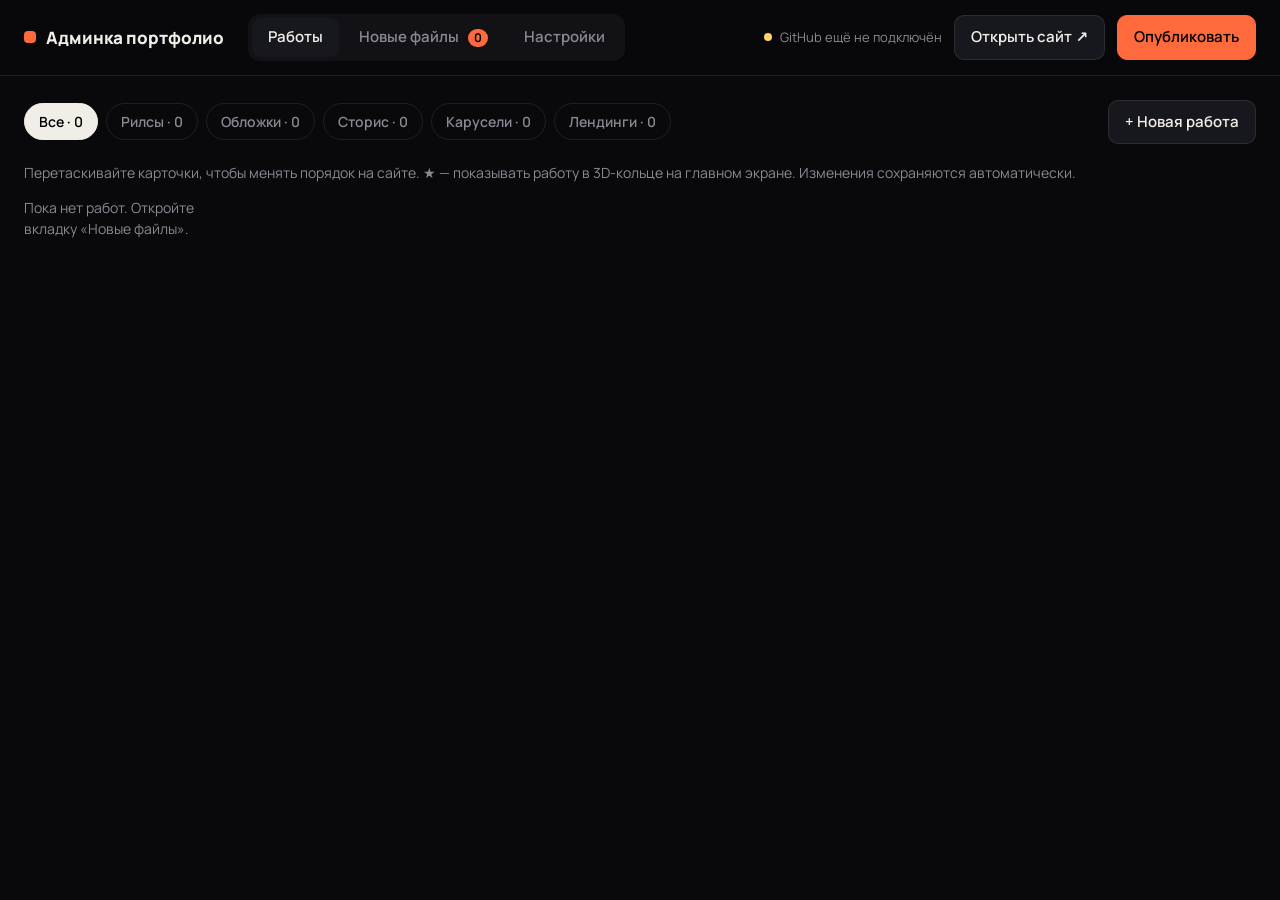
==== admin/ui/index.html @ 19e672bf "Портфоліо: 3D-сайт і адмінка" ====
<!doctype html>
<html lang="ru">
<head>
<meta charset="utf-8">
<meta name="viewport" content="width=device-width, initial-scale=1">
<title>Админка портфолио</title>
<link rel="icon" href="data:image/svg+xml,%3Csvg xmlns='http://www.w3.org/2000/svg' viewBox='0 0 64 64'%3E%3Crect x='8' y='8' width='48' height='48' rx='12' fill='%23ff6a3d'/%3E%3C/svg%3E">
<link href="https://fonts.googleapis.com/css2?family=Manrope:wght@400;500;600;700;800&display=swap" rel="stylesheet">
<style>
:root{--bg:#09090c;--panel:#111116;--panel2:#17171e;--line:rgba(255,255,255,.09);--text:#f1eee8;--muted:#8b8893;--accent:#ff6a3d;--ok:#5ddc8c;--err:#ff5470}
*{box-sizing:border-box;margin:0;padding:0}
body{background:var(--bg);color:var(--text);font:15px/1.5 'Manrope',system-ui,sans-serif;min-height:100vh}
button,input,select,textarea{font:inherit;color:inherit}
a{color:inherit;text-decoration:none}
button{cursor:pointer;border:0;background:none}
.top{position:sticky;top:0;z-index:20;display:flex;align-items:center;gap:12px;padding:14px 24px;background:rgba(9,9,12,.9);backdrop-filter:blur(12px);border-bottom:1px solid var(--line);flex-wrap:wrap}
.logo{font-weight:800;font-size:17px;margin-right:12px;display:flex;align-items:center;gap:10px}
.logo i{width:12px;height:12px;border-radius:4px;background:var(--accent)}
.tabs{display:flex;gap:4px;background:var(--panel);padding:4px;border-radius:12px}
.tab{padding:8px 16px;border-radius:9px;font-weight:600;color:var(--muted)}
.tab.on{background:var(--panel2);color:var(--text)}
.tab b{display:inline-block;min-width:20px;padding:0 6px;margin-left:6px;border-radius:99px;background:var(--accent);color:#000;font-size:12px}
.sp{flex:1}
.btn{padding:10px 16px;border-radius:10px;background:var(--panel2);border:1px solid var(--line);font-weight:600;display:inline-flex;align-items:center;gap:8px;white-space:nowrap}
.btn:hover{border-color:rgba(255,255,255,.25)}
.btn.primary{background:var(--accent);color:#000;border-color:var(--accent)}
.btn.danger{color:var(--err)}
.btn:disabled{opacity:.5;cursor:wait}
.wrap{padding:24px;max-width:1500px;margin:0 auto}
.hint{color:var(--muted);font-size:14px}
.bar{display:flex;gap:10px;align-items:center;flex-wrap:wrap;margin-bottom:18px}
.chip{padding:7px 14px;border-radius:99px;border:1px solid var(--line);color:var(--muted);font-weight:600;font-size:14px}
.chip.on{background:var(--text);color:#000;border-color:var(--text)}
.grid{display:grid;grid-template-columns:repeat(auto-fill,minmax(180px,1fr));gap:14px}
.w{background:var(--panel);border:1px solid var(--line);border-radius:14px;overflow:hidden;cursor:grab;position:relative;transition:transform .2s,border-color .2s}
.w:hover{border-color:rgba(255,255,255,.25)}
.w.drag{opacity:.4}
.w.over{outline:2px dashed var(--accent);outline-offset:3px}
.w .th{aspect-ratio:3/4;background:#000 center/cover no-repeat;position:relative}
.w .th span{position:absolute;top:8px;left:8px;font-size:11px;font-weight:700;padding:4px 8px;border-radius:99px;background:rgba(0,0,0,.65)}
.w .th em{position:absolute;top:8px;right:8px;font-style:normal;font-size:11px;font-weight:700;padding:4px 8px;border-radius:99px;background:var(--accent);color:#000}
.w .meta{padding:10px 12px}
.w .meta b{display:block;font-size:14px;white-space:nowrap;overflow:hidden;text-overflow:ellipsis}
.w .meta small{color:var(--muted);font-size:12px}
.w.hiddenw .th{opacity:.35}
.star{position:absolute;bottom:62px;right:8px;width:30px;height:30px;border-radius:50%;background:rgba(0,0,0,.6);display:grid;place-items:center;font-size:15px;color:var(--muted)}
.star.on{color:#ffd166}
.drop{border:2px dashed var(--line);border-radius:16px;padding:28px;text-align:center;color:var(--muted);transition:border-color .2s,background .2s;margin-bottom:20px}
.drop.on{border-color:var(--accent);background:rgba(255,106,61,.06);color:var(--text)}
.inbox{display:grid;grid-template-columns:repeat(auto-fill,minmax(150px,1fr));gap:12px}
.f{background:var(--panel);border:2px solid transparent;border-radius:12px;overflow:hidden;cursor:pointer;position:relative}
.f.sel{border-color:var(--accent)}
.f .pv{aspect-ratio:9/16;background:#000;display:flex;align-items:center;justify-content:center;overflow:hidden}
.f .pv img,.f .pv video{width:100%;height:100%;object-fit:cover}
.f .nm{padding:8px 10px;font-size:12px;word-break:break-word}
.f .nm small{color:var(--muted);display:block}
.f .ck{position:absolute;top:8px;left:8px;width:22px;height:22px;border-radius:6px;background:rgba(0,0,0,.6);border:1.5px solid rgba(255,255,255,.5);display:grid;place-items:center;font-size:13px;font-weight:800}
.f.sel .ck{background:var(--accent);border-color:var(--accent);color:#000}
.f .badge{position:absolute;top:8px;right:8px;font-size:10px;font-weight:700;padding:3px 7px;border-radius:99px;background:rgba(0,0,0,.7)}
.f.used{opacity:.45}
.actions{position:sticky;bottom:16px;margin-top:18px;background:var(--panel2);border:1px solid var(--line);border-radius:14px;padding:12px 14px;display:flex;gap:10px;flex-wrap:wrap;align-items:center;box-shadow:0 20px 50px rgba(0,0,0,.6)}
select,input[type=text],input[type=url],input[type=email],textarea{background:var(--bg);border:1px solid var(--line);border-radius:10px;padding:10px 12px;width:100%;outline:none}
select:focus,input:focus,textarea:focus{border-color:var(--accent)}
.actions select{width:auto}
label.fl{display:block;margin-bottom:14px}
label.fl>span{display:block;font-size:13px;color:var(--muted);margin-bottom:6px;font-weight:600}
.row{display:grid;grid-template-columns:1fr 1fr;gap:14px}
.check{display:flex;gap:10px;align-items:center;margin-bottom:14px;cursor:pointer}
.check input{width:18px;height:18px;accent-color:var(--accent)}
.modal{position:fixed;inset:0;z-index:50;background:rgba(0,0,0,.7);backdrop-filter:blur(6px);display:flex;align-items:flex-start;justify-content:center;overflow-y:auto;padding:30px 14px}
.modal[hidden]{display:none}
.box{background:var(--panel);border:1px solid var(--line);border-radius:18px;width:min(920px,100%);padding:24px;position:relative}
.box h2{font-size:22px;margin-bottom:18px}
.x{position:absolute;top:14px;right:14px;width:36px;height:36px;border-radius:50%;background:var(--panel2);font-size:18px}
.media{display:flex;gap:10px;flex-wrap:wrap;margin-bottom:12px}
.m{width:110px;background:var(--bg);border:1px solid var(--line);border-radius:10px;overflow:hidden;position:relative}
.m .pv{aspect-ratio:9/16;background:#000 center/cover no-repeat}
.m .ops{display:flex;justify-content:space-between;padding:4px}
.m .ops button{width:26px;height:26px;border-radius:6px;background:var(--panel2);font-size:12px}
.m .ops button:hover{background:var(--accent);color:#000}
.m .ty{position:absolute;top:6px;left:6px;font-size:10px;font-weight:700;padding:2px 6px;border-radius:99px;background:rgba(0,0,0,.7)}
.addm{width:110px;aspect-ratio:9/16;border:2px dashed var(--line);border-radius:10px;display:flex;flex-direction:column;align-items:center;justify-content:center;gap:6px;color:var(--muted);font-size:12px;text-align:center;padding:8px}
.addm:hover{border-color:var(--accent);color:var(--text)}
.foot{display:flex;gap:10px;justify-content:space-between;margin-top:20px;flex-wrap:wrap}
.toast{position:fixed;right:20px;bottom:20px;z-index:99;display:flex;flex-direction:column;gap:8px}
.toast div{background:var(--panel2);border:1px solid var(--line);border-left:3px solid var(--accent);padding:12px 16px;border-radius:10px;max-width:380px;box-shadow:0 10px 30px rgba(0,0,0,.5);font-size:14px}
.toast div.ok{border-left-color:var(--ok)}.toast div.err{border-left-color:var(--err)}
.spin{width:14px;height:14px;border-radius:50%;border:2px solid currentColor;border-right-color:transparent;animation:sp .7s linear infinite;display:inline-block}
@keyframes sp{to{transform:rotate(360deg)}}
pre{background:#000;border-radius:10px;padding:12px;font-size:12px;white-space:pre-wrap;max-height:300px;overflow:auto;color:#cfcfcf}
.card{background:var(--panel);border:1px solid var(--line);border-radius:16px;padding:20px;margin-bottom:18px}
.card h3{font-size:16px;margin-bottom:14px}
.status{font-size:13px;color:var(--muted);display:flex;align-items:center;gap:8px}
.status i{width:8px;height:8px;border-radius:50%;background:var(--muted)}
.status.ok i{background:var(--ok)}.status.warn i{background:#ffd166}
@media (max-width:700px){.row{grid-template-columns:1fr}.top{padding:12px}.wrap{padding:14px}}
</style>
</head>
<body>
<div class="top">
  <div class="logo"><i></i>Админка портфолио</div>
  <div class="tabs">
    <button class="tab on" data-t="works">Работы</button>
    <button class="tab" data-t="inbox">Новые файлы <b id="inboxN" hidden>0</b></button>
    <button class="tab" data-t="settings">Настройки</button>
  </div>
  <div class="sp"></div>
  <span class="status" id="git"><i></i><span>…</span></span>
  <a class="btn" href="/site/" target="_blank">Открыть сайт ↗</a>
  <button class="btn primary" id="publish">Опубликовать</button>
</div>

<!-- РАБОТЫ -->
<div class="wrap" id="v-works">
  <div class="bar">
    <div id="wf" style="display:flex;gap:8px;flex-wrap:wrap"></div>
    <div class="sp"></div>
    <button class="btn" id="newWork">+ Новая работа</button>
  </div>
  <p class="hint" style="margin-bottom:14px">Перетаскивайте карточки, чтобы менять порядок на сайте. ★ — показывать работу в 3D-кольце на главном экране. Изменения сохраняются автоматически.</p>
  <div class="grid" id="works"></div>
</div>

<!-- НОВЫЕ ФАЙЛЫ -->
<div class="wrap" id="v-inbox" hidden>
  <div class="drop" id="drop">
    <b>Перетащите сюда файлы</b> (видео MP4/MOV, картинки PNG/JPG/WEBP) или <button class="btn" id="pick" style="margin-left:6px">выберите на компьютере</button>
    <div class="hint" style="margin-top:8px">Файлы попадут в папку портфолио. Можно также просто класть их в папку через Проводник — затем нажмите «Обновить».</div>
    <input type="file" id="file" multiple accept="video/*,image/*" hidden>
  </div>
  <div class="bar">
    <span class="hint">Выберите файлы и создайте из них работу. Для карусели выберите несколько картинок по порядку — они станут одной работой со слайдами.</span>
    <div class="sp"></div>
    <label class="check" style="margin:0"><input type="checkbox" id="showUsed"> показать уже добавленные</label>
    <button class="btn" id="refresh">Обновить</button>
  </div>
  <div class="inbox" id="inbox"></div>
  <div class="actions" id="inboxAct" hidden>
    <b id="selN">0 выбрано</b>
    <select id="newCat"></select>
    <button class="btn primary" id="mkOne">Создать одну работу из выбранных</button>
    <button class="btn" id="mkEach">Каждый файл — отдельная работа</button>
    <button class="btn" id="ignore">Скрыть из списка</button>
    <button class="btn" id="clearSel">Снять выбор</button>
  </div>
</div>

<!-- НАСТРОЙКИ -->
<div class="wrap" id="v-settings" hidden>
  <div class="card">
    <h3>Тексты сайта</h3>
    <div class="row">
      <label class="fl"><span>Имя / бренд (в шапке сайта)</span><input type="text" data-s="name"></label>
      <label class="fl"><span>Роль (над заголовком)</span><input type="text" data-s="role"></label>
    </div>
    <label class="fl"><span>Большой заголовок — 3 строки (каждая с новой строки)</span><textarea rows="3" data-s="heroLines"></textarea></label>
    <label class="fl"><span>Подзаголовок</span><input type="text" data-s="tagline"></label>
    <label class="fl"><span>Блок «Про мене»</span><textarea rows="4" data-s="about"></textarea></label>
    <div class="row">
      <label class="fl"><span>Призыв в контактах</span><input type="text" data-s="cta"></label>
      <label class="fl"><span>Бегущая строка</span><input type="text" data-s="marquee"></label>
    </div>
  </div>
  <div class="card">
    <h3>Контакты (пустые не показываются)</h3>
    <div class="row">
      <label class="fl"><span>Telegram (ник без @)</span><input type="text" data-c="telegram"></label>
      <label class="fl"><span>Instagram (ник без @)</span><input type="text" data-c="instagram"></label>
      <label class="fl"><span>Email</span><input type="email" data-c="email"></label>
      <label class="fl"><span>Телефон</span><input type="text" data-c="phone"></label>
    </div>
  </div>
  <div class="card">
    <h3>Категории и услуги</h3>
    <div id="cats"></div>
  </div>
  <div class="card">
    <h3>Обслуживание</h3>
    <p class="hint" style="margin-bottom:12px">Удаляет из папки сайта сжатые файлы, которые больше не используются ни в одной работе (оригиналы на компьютере не трогает).</p>
    <button class="btn" id="cleanup">Очистить неиспользуемые файлы</button>
  </div>
</div>

<!-- РЕДАКТОР РАБОТЫ -->
<div class="modal" id="ed" hidden>
  <div class="box">
    <button class="x" data-close>✕</button>
    <h2 id="edTitle">Работа</h2>
    <div class="row">
      <label class="fl"><span>Название</span><input type="text" id="e-title" placeholder="Напр. Рилс для FinSmile"></label>
      <label class="fl"><span>Категория</span><select id="e-cat"></select></label>
      <label class="fl"><span>Клиент</span><input type="text" id="e-client" placeholder="Необязательно"></label>
      <label class="fl"><span>Год</span><input type="text" id="e-year" placeholder="2026"></label>
    </div>
    <label class="fl"><span>Описание (задача, что сделано, результат)</span><textarea rows="3" id="e-desc"></textarea></label>
    <label class="fl"><span>Ссылка (для лендингов — адрес сайта)</span><input type="url" id="e-link" placeholder="https://"></label>
    <label class="check"><input type="checkbox" id="e-feat"> Показывать в 3D-кольце на главном экране</label>
    <label class="check"><input type="checkbox" id="e-hidden"> Скрыть с сайта (черновик)</label>
    <span class="hint" style="display:block;margin-bottom:8px">Файлы работы (порядок = порядок слайдов). Для видео можно поставить свою обложку — кнопка 🖼.</span>
    <div class="media" id="e-media"></div>
    <input type="file" id="e-file" multiple accept="video/*,image/*" hidden>
    <input type="file" id="e-poster" accept="image/*" hidden>
    <div class="foot">
      <button class="btn danger" id="e-del">Удалить работу</button>
      <div style="display:flex;gap:10px"><button class="btn" data-close>Отмена</button><button class="btn primary" id="e-save">Сохранить</button></div>
    </div>
  </div>
</div>

<!-- ПУБЛИКАЦИЯ -->
<div class="modal" id="pub" hidden>
  <div class="box">
    <button class="x" data-close>✕</button>
    <h2>Публикация на GitHub</h2>
    <div id="pubBody"></div>
  </div>
</div>

<div class="toast" id="toast"></div>

<script>
const $=(s,r=document)=>r.querySelector(s), $$=(s,r=document)=>[...r.querySelectorAll(s)];
const esc=(s='')=>String(s).replace(/[&<>"']/g,c=>({'&':'&amp;','<':'&lt;','>':'&gt;','"':'&quot;',"'":'&#39;'}[c]));
const CATS_DEFAULT={reels:'Рілс',covers:'Обкладинки',stories:'Сторіс',carousels:'Каруселі',landings:'Лендінги'};
const CAT_RU={reels:'Рилсы',covers:'Обложки',stories:'Сторис',carousels:'Карусели',landings:'Лендинги'};
let D={settings:{},works:[],ignored:[]}, inbox=[], sel=[], wf='all', editing=null;

function toast(t,cls=''){const d=document.createElement('div');d.className=cls;d.innerHTML=t;$('#toast').appendChild(d);setTimeout(()=>d.remove(),cls==='err'?9000:4000);return d}
async function api(p,body){const r=await fetch(p,body!==undefined?{method:'POST',headers:{'Content-Type':'application/json'},body:JSON.stringify(body)}:{});const j=await r.json().catch(()=>({}));if(!r.ok&&j.error)throw new Error(j.error);return j}
const cats=()=>({...CATS_DEFAULT,...(D.settings.categories||{})});
let saveT; function save(){clearTimeout(saveT);saveT=setTimeout(async()=>{await api('/api/data',D);gitStatus()},300)}
const uid=()=>Math.random().toString(36).slice(2,8);

// ---------- tabs ----------
$$('.tab').forEach(b=>b.onclick=()=>{$$('.tab').forEach(x=>x.classList.toggle('on',x===b));['works','inbox','settings'].forEach(v=>$('#v-'+v).hidden=v!==b.dataset.t);if(b.dataset.t==='inbox')loadInbox()});

// ---------- works ----------
function renderWorks(){
  const c=cats();
  const cnt={};D.works.forEach(w=>cnt[w.category]=(cnt[w.category]||0)+1);
  $('#wf').innerHTML=[['all','Все',D.works.length],...Object.keys(c).map(k=>[k,CAT_RU[k]||c[k],cnt[k]||0])].map(([k,v,n])=>`<button class="chip ${wf===k?'on':''}" data-k="${k}">${esc(v)} · ${n}</button>`).join('');
  $$('#wf .chip').forEach(b=>b.onclick=()=>{wf=b.dataset.k;renderWorks()});
  const list=D.works.filter(w=>wf==='all'||w.category===wf);
  $('#works').innerHTML=list.length?list.map(w=>{const m=w.media[0]||{};return `<div class="w ${w.hidden?'hiddenw':''}" draggable="true" data-id="${w.id}">
    <div class="th" style="background-image:url('/site/${esc(m.poster||m.src||'')}')"><span>${esc(CAT_RU[w.category]||w.category)}</span>${w.media.length>1?`<em>${w.media.length}</em>`:''}${w.hidden?'<em style="background:#444;color:#fff">скрыта</em>':''}</div>
    <button class="star ${w.featured?'on':''}" title="В 3D-кольце">★</button>
    <div class="meta"><b>${esc(w.title||'Без названия')}</b><small>${esc(w.client||'')}</small></div></div>`}).join(''):'<p class="hint">Пока нет работ. Откройте вкладку «Новые файлы».</p>';
  $$('#works .w').forEach(n=>{
    const w=D.works.find(x=>x.id===n.dataset.id);
    n.onclick=e=>{if(e.target.closest('.star')){w.featured=!w.featured;save();renderWorks();return}openEditor(w)};
    n.ondragstart=e=>{n.classList.add('drag');e.dataTransfer.setData('text/id',w.id)};
    n.ondragend=()=>n.classList.remove('drag');
    n.ondragover=e=>{e.preventDefault();n.classList.add('over')};
    n.ondragleave=()=>n.classList.remove('over');
    n.ondrop=e=>{e.preventDefault();n.classList.remove('over');const id=e.dataTransfer.getData('text/id');if(!id||id===w.id)return;
      const from=D.works.findIndex(x=>x.id===id),it=D.works.splice(from,1)[0];const to=D.works.findIndex(x=>x.id===w.id);D.works.splice(from<=to?to+1:to,0,it);save();renderWorks()};
  });
}
$('#newWork').onclick=()=>openEditor({id:'w-'+uid(),title:'',category:wf!=='all'?wf:'reels',client:'',year:String(new Date().getFullYear()),description:'',link:'',featured:false,media:[]},true);

// ---------- editor ----------
let draft=null,isNew=false;
function openEditor(w,nw=false){
  isNew=nw;editing=w;draft=JSON.parse(JSON.stringify(w));
  $('#edTitle').textContent=nw?'Новая работа':'Редактирование';
  const c=cats();$('#e-cat').innerHTML=Object.keys(c).map(k=>`<option value="${k}">${esc(CAT_RU[k]||c[k])}</option>`).join('');
  $('#e-title').value=draft.title||'';$('#e-cat').value=draft.category;$('#e-client').value=draft.client||'';$('#e-year').value=draft.year||'';
  $('#e-desc').value=draft.description||'';$('#e-link').value=draft.link||'';$('#e-feat').checked=!!draft.featured;$('#e-hidden').checked=!!draft.hidden;
  $('#e-del').hidden=nw;renderMedia();$('#ed').hidden=false;
}
function renderMedia(){
  $('#e-media').innerHTML=draft.media.map((m,i)=>`<div class="m"><div class="pv" style="background-image:url('/site/${esc(m.poster||m.src)}')"></div><span class="ty">${m.type==='video'?'видео':'фото'}</span>
    <div class="ops"><button data-a="l" data-i="${i}" title="Левее">←</button>${m.type==='video'?`<button data-a="p" data-i="${i}" title="Своя обложка">🖼</button>`:''}<button data-a="d" data-i="${i}" title="Убрать">✕</button><button data-a="r" data-i="${i}" title="Правее">→</button></div></div>`).join('')
    +`<button class="addm" id="addm"><b style="font-size:22px">+</b>Добавить файлы</button>`;
  $$('#e-media .ops button').forEach(b=>b.onclick=()=>{const i=+b.dataset.i,a=b.dataset.a,M=draft.media;
    if(a==='d')M.splice(i,1);if(a==='l'&&i>0)[M[i-1],M[i]]=[M[i],M[i-1]];if(a==='r'&&i<M.length-1)[M[i+1],M[i]]=[M[i],M[i+1]];
    if(a==='p'){posterFor=i;$('#e-poster').click();return}renderMedia()});
  $('#addm').onclick=()=>$('#e-file').click();
}
let posterFor=-1;
$('#e-file').onchange=async e=>{const files=[...e.target.files];e.target.value='';for(const f of files){const name=await upload(f);if(!name)continue;const m=await processWithToast(name);if(m){draft.media.push(m);renderMedia()}}};
$('#e-poster').onchange=async e=>{const f=e.target.files[0];e.target.value='';if(!f)return;const name=await upload(f);if(!name)return;const m=await processWithToast(name);if(m){draft.media[posterFor].poster=m.src;draft.media[posterFor].posterOriginal=name;renderMedia()}};
$$('[data-close]').forEach(b=>b.onclick=()=>b.closest('.modal').hidden=true);
$('#e-save').onclick=()=>{
  Object.assign(draft,{title:$('#e-title').value.trim(),category:$('#e-cat').value,client:$('#e-client').value.trim(),year:$('#e-year').value.trim(),description:$('#e-desc').value.trim(),link:$('#e-link').value.trim(),featured:$('#e-feat').checked,hidden:$('#e-hidden').checked});
  if(!draft.media.length){toast('Добавьте хотя бы один файл','err');return}
  if(isNew)D.works.unshift(draft);else D.works[D.works.findIndex(x=>x.id===editing.id)]=draft;
  save();renderWorks();$('#ed').hidden=true;toast('Сохранено','ok');
};
$('#e-del').onclick=()=>{if(!confirm('Удалить работу «'+(editing.title||'')+'» с сайта? Оригиналы файлов на компьютере останутся.'))return;D.works=D.works.filter(x=>x.id!==editing.id);save();renderWorks();$('#ed').hidden=true;toast('Работа удалена')};

// ---------- upload / process ----------
async function upload(f){
  const t=toast(`<span class="spin"></span> Загружаю ${esc(f.name)}…`);
  try{const r=await fetch('/api/upload?name='+encodeURIComponent(f.name),{method:'POST',body:f});const j=await r.json();t.remove();if(!r.ok)throw new Error(j.error);return j.name}
  catch(e){t.remove();toast('Ошибка загрузки: '+esc(e.message),'err');return null}
}
async function processWithToast(name){
  const t=toast(`<span class="spin"></span> Сжимаю для сайта: ${esc(name)}…<br><small class="hint">видео — до минуты</small>`);
  try{const m=await api('/api/process',{name});t.remove();return m}catch(e){t.remove();toast('Ошибка обработки '+esc(name)+': '+esc(e.message),'err');return null}
}

// ---------- inbox ----------
async function loadInbox(){
  inbox=await api('/api/inbox');
  const fresh=inbox.filter(f=>!f.used&&!f.ignored);
  $('#inboxN').hidden=!fresh.length;$('#inboxN').textContent=fresh.length;
  const show=$('#showUsed').checked?inbox:fresh;
  sel=sel.filter(n=>show.some(f=>f.name===n));
  $('#inbox').innerHTML=show.length?show.map(f=>`<div class="f ${sel.includes(f.name)?'sel':''} ${f.used||f.ignored?'used':''}" data-n="${esc(f.name)}">
    <div class="pv">${f.type==='video'?`<video src="/original/${encodeURIComponent(f.name)}#t=1" preload="metadata" muted></video>`:`<img src="/original/${encodeURIComponent(f.name)}" loading="lazy">`}</div>
    <span class="ck">${sel.includes(f.name)?sel.indexOf(f.name)+1:''}</span>${f.used?'<span class="badge">на сайте</span>':f.ignored?'<span class="badge">скрыт</span>':''}
    <div class="nm">${esc(f.name)}<small>${(f.size/1048576).toFixed(1)} МБ</small></div></div>`).join(''):'<p class="hint">Новых файлов нет. Положите файлы в папку портфолио или перетащите их сюда.</p>';
  $$('#inbox .f').forEach(n=>{n.onclick=()=>{const k=n.dataset.n;sel.includes(k)?sel.splice(sel.indexOf(k),1):sel.push(k);loadInboxView()};
    const v=$('video',n);if(v){n.onmouseenter=()=>{v.play().catch(()=>{})};n.onmouseleave=()=>v.pause()}});
  updAct();
}
function loadInboxView(){$$('#inbox .f').forEach(n=>{const i=sel.indexOf(n.dataset.n);n.classList.toggle('sel',i>=0);$('.ck',n).textContent=i>=0?i+1:''});updAct()}
function updAct(){$('#inboxAct').hidden=!sel.length;$('#selN').textContent=sel.length+' выбрано';
  const c=cats();if(!$('#newCat').options.length)$('#newCat').innerHTML=Object.keys(c).map(k=>`<option value="${k}">${esc(CAT_RU[k]||c[k])}</option>`).join('');
  if(sel.length){const allImg=sel.every(n=>inbox.find(f=>f.name===n)?.type==='image');const allVid=sel.every(n=>inbox.find(f=>f.name===n)?.type==='video');
    if(sel.length>1&&allImg&&!$('#newCat')._touched)$('#newCat').value='carousels';else if(allVid&&!$('#newCat')._touched)$('#newCat').value='reels'}}
$('#newCat').onchange=()=>$('#newCat')._touched=true;
$('#showUsed').onchange=loadInbox;$('#refresh').onclick=loadInbox;$('#clearSel').onclick=()=>{sel=[];loadInboxView()};
$('#ignore').onclick=()=>{D.ignored=[...new Set([...(D.ignored||[]),...sel])];sel=[];save();setTimeout(loadInbox,400)};
const titleFrom=n=>n.replace(/\.[^.]+$/,'').replace(/[_-]+/g,' ').replace(/\s+/g,' ').trim().replace(/^./,c=>c.toUpperCase());
async function makeWorks(one){
  const names=[...sel],cat=$('#newCat').value;
  $$('#inboxAct button').forEach(b=>b.disabled=true);
  const groups=one?[names]:names.map(n=>[n]);const created=[];
  for(const g of groups){const media=[];for(const n of g){const m=await processWithToast(n);if(m)media.push(m)}
    if(!media.length)continue;
    const w={id:'w-'+uid(),title:titleFrom(g[0]),category:cat,client:'',year:String(new Date().getFullYear()),description:'',link:'',featured:false,media};
    D.works.unshift(w);created.push(w);await api('/api/data',D)}
  $$('#inboxAct button').forEach(b=>b.disabled=false);sel=[];$('#newCat')._touched=false;
  renderWorks();loadInbox();gitStatus();
  if(created.length){toast(`Создано работ: ${created.length}. Проверьте названия во вкладке «Работы».`,'ok');if(created.length===1)openEditor(created[0])}
}
$('#mkOne').onclick=()=>makeWorks(true);$('#mkEach').onclick=()=>makeWorks(false);

// drag&drop files anywhere
let dc=0;
addEventListener('dragenter',e=>{if(e.dataTransfer.types.includes('Files')){dc++;$('#drop').classList.add('on')}});
addEventListener('dragleave',e=>{if(e.dataTransfer.types.includes('Files')&&--dc<=0){dc=0;$('#drop').classList.remove('on')}});
addEventListener('dragover',e=>{if(e.dataTransfer.types.includes('Files'))e.preventDefault()});
addEventListener('drop',async e=>{if(!e.dataTransfer.files.length)return;e.preventDefault();dc=0;$('#drop').classList.remove('on');
  if(!$('#ed').hidden){$('#e-file').files=e.dataTransfer.files;$('#e-file').onchange({target:$('#e-file')});return}
  $$('.tab')[1].click();const names=[];for(const f of e.dataTransfer.files){const n=await upload(f);if(n)names.push(n)}sel=[...sel,...names];loadInbox()});
$('#pick').onclick=()=>$('#file').click();
$('#file').onchange=async e=>{const names=[];for(const f of e.target.files){const n=await upload(f);if(n)names.push(n)}e.target.value='';sel=[...sel,...names];loadInbox()};

// ---------- settings ----------
function renderSettings(){
  const s=D.settings;
  $$('[data-s]').forEach(i=>{const k=i.dataset.s;i.value=k==='heroLines'?(s.heroLines||[]).join('\n'):(s[k]||'');i.oninput=()=>{s[k]=k==='heroLines'?i.value.split('\n').map(x=>x.trim()).filter(Boolean).slice(0,3):i.value;save()}});
  s.contacts??={};$$('[data-c]').forEach(i=>{i.value=s.contacts[i.dataset.c]||'';i.oninput=()=>{s.contacts[i.dataset.c]=i.value.trim();save()}});
  s.categories??={...CATS_DEFAULT};s.services??={};
  $('#cats').innerHTML=Object.keys(CATS_DEFAULT).map(k=>`<div class="row"><label class="fl"><span>${CAT_RU[k]} — название на сайте</span><input type="text" data-cat="${k}" value="${esc(s.categories[k]||CATS_DEFAULT[k])}"></label><label class="fl"><span>Описание услуги</span><input type="text" data-sv="${k}" value="${esc(s.services[k]||'')}"></label></div>`).join('');
  $$('[data-cat]').forEach(i=>i.oninput=()=>{s.categories[i.dataset.cat]=i.value;save()});
  $$('[data-sv]').forEach(i=>i.oninput=()=>{s.services[i.dataset.sv]=i.value;save()});
}
$('#cleanup').onclick=async()=>{const r=await api('/api/cleanup',{});toast('Удалено файлов: '+r.removed,'ok');gitStatus()};

// ---------- git ----------
let G={};
async function gitStatus(){
  G=await api('/api/git-status');const s=$('#git');
  if(!G.isRepo||!G.remote){s.className='status warn';$('span',s).textContent='GitHub ещё не подключён'}
  else if(G.changes){s.className='status warn';$('span',s).textContent='Есть неопубликованные изменения'}
  else{s.className='status ok';$('span',s).textContent='Сайт опубликован'}
}
$('#publish').onclick=async()=>{
  const body=$('#pubBody');$('#pub').hidden=false;
  if(!G.isRepo||!G.remote){body.innerHTML='<p>Репозиторий GitHub ещё не подключён к этой папке. Попросите Claude помочь подключить его — это делается один раз.</p>';return}
  body.innerHTML='<p><span class="spin"></span> Отправляю изменения на GitHub…</p>';
  try{const r=await fetch('/api/publish',{method:'POST'});const j=await r.json();
    body.innerHTML=(j.ok?'<p style="color:var(--ok);font-weight:700;margin-bottom:10px">Готово! Сайт обновится через 1–2 минуты.</p>':'<p style="color:var(--err);font-weight:700;margin-bottom:10px">Не получилось отправить. Подробности:</p>')+`<pre>${esc(j.log||j.error||'')}</pre>`}
  catch(e){body.innerHTML='<p style="color:var(--err)">'+esc(e.message)+'</p>'}
  gitStatus();
};

(async()=>{D=await api('/api/data');D.works??=[];D.settings??={};D.ignored??=[];renderWorks();renderSettings();loadInbox();gitStatus()})();
</script>
</body>
</html>
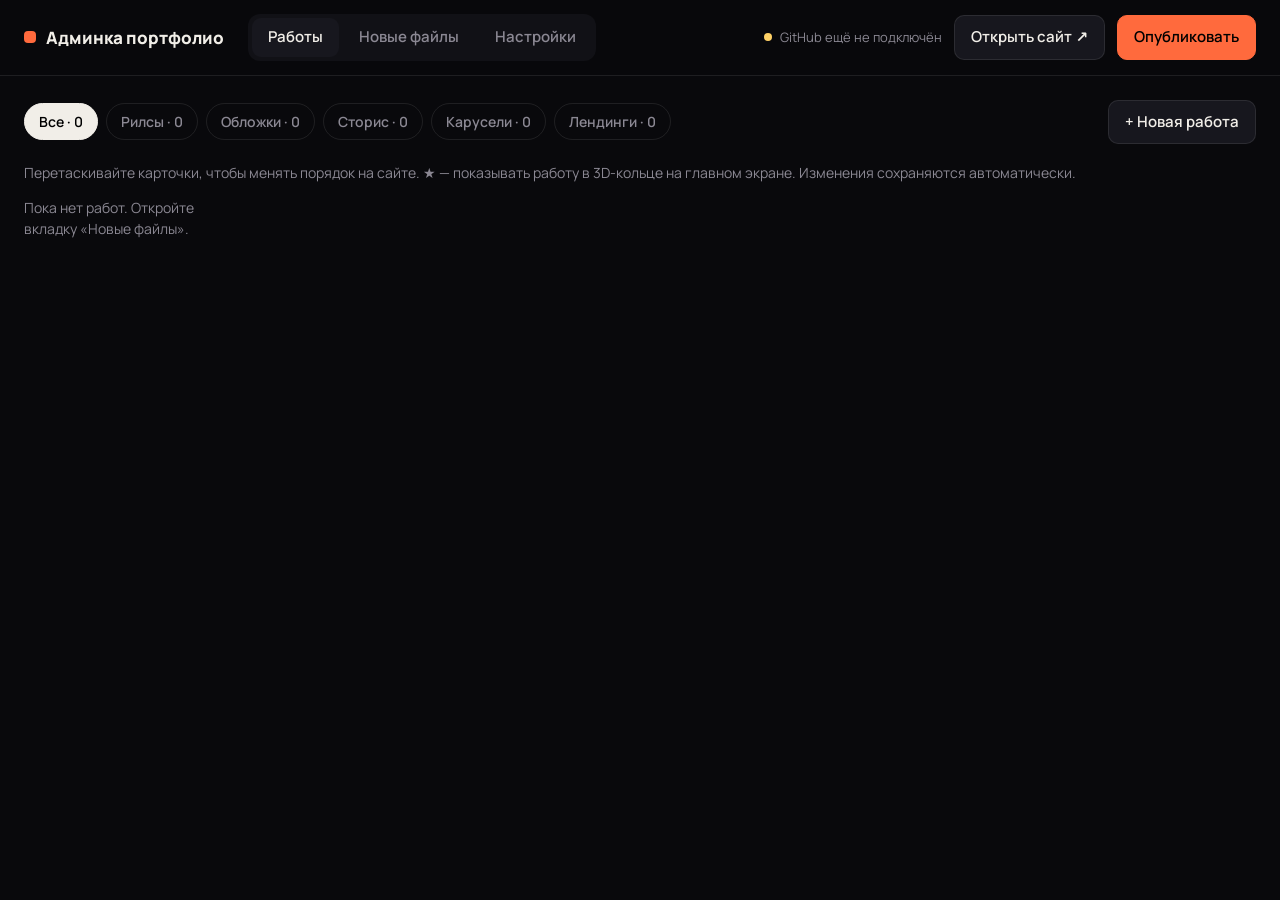
==== commit cb437fd2: "Адмінка: дрібне виправлення" ====
--- a/admin/ui/index.html
+++ b/admin/ui/index.html
@@ -20,6 +20,7 @@
 .tab{padding:8px 16px;border-radius:9px;font-weight:600;color:var(--muted)}
 .tab.on{background:var(--panel2);color:var(--text)}
 .tab b{display:inline-block;min-width:20px;padding:0 6px;margin-left:6px;border-radius:99px;background:var(--accent);color:#000;font-size:12px}
+.tab b[hidden]{display:none}
 .sp{flex:1}
 .btn{padding:10px 16px;border-radius:10px;background:var(--panel2);border:1px solid var(--line);font-weight:600;display:inline-flex;align-items:center;gap:8px;white-space:nowrap}
 .btn:hover{border-color:rgba(255,255,255,.25)}
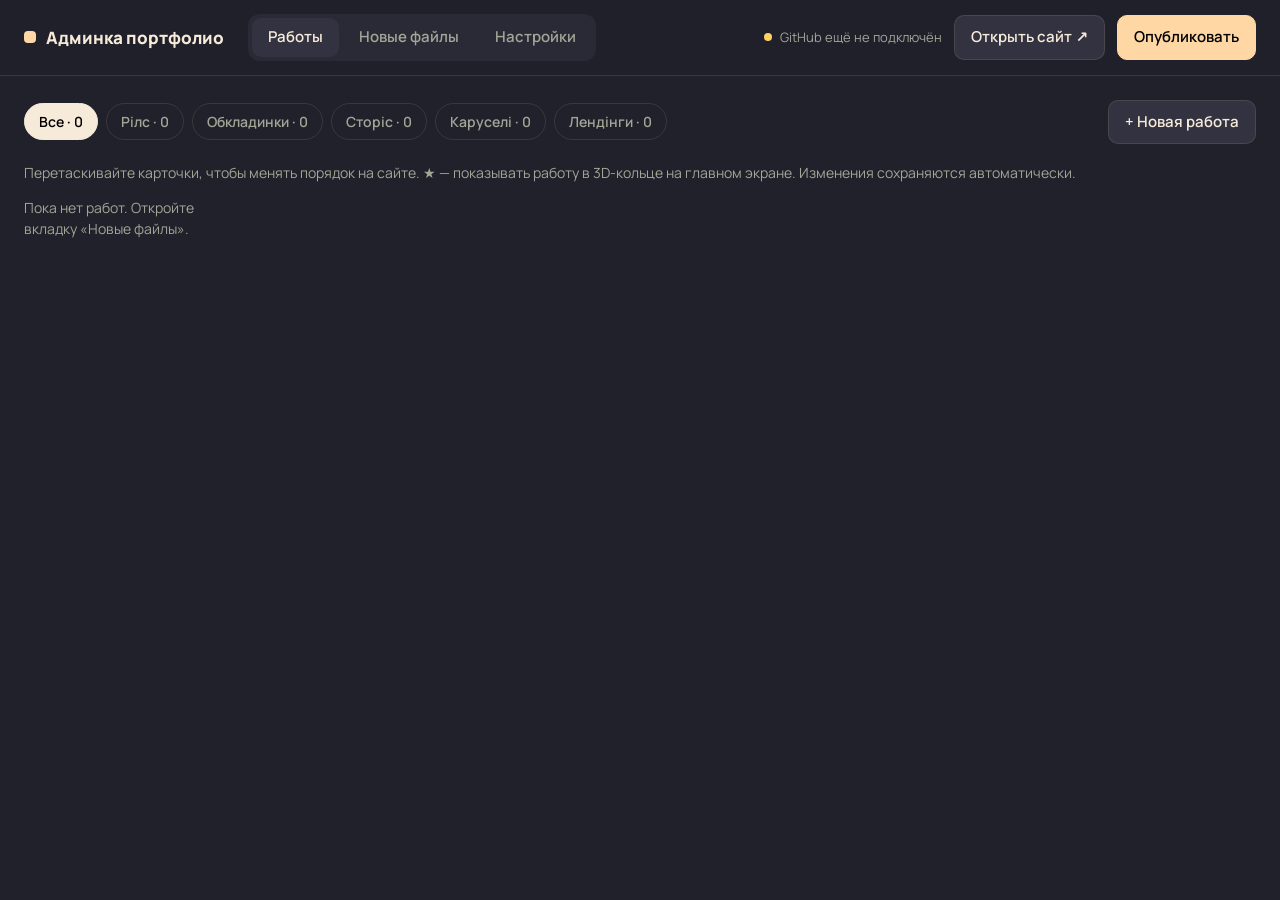
==== commit 88e99fb2: "Нова палітра, категорії з адмінки, YouTube" ====
--- a/admin/ui/index.html
+++ b/admin/ui/index.html
@@ -4,16 +4,16 @@
 <meta charset="utf-8">
 <meta name="viewport" content="width=device-width, initial-scale=1">
 <title>Админка портфолио</title>
-<link rel="icon" href="data:image/svg+xml,%3Csvg xmlns='http://www.w3.org/2000/svg' viewBox='0 0 64 64'%3E%3Crect x='8' y='8' width='48' height='48' rx='12' fill='%23ff6a3d'/%3E%3C/svg%3E">
+<link rel="icon" href="data:image/svg+xml,%3Csvg xmlns='http://www.w3.org/2000/svg' viewBox='0 0 64 64'%3E%3Crect x='8' y='8' width='48' height='48' rx='12' fill='%23FED7A5'/%3E%3C/svg%3E">
 <link href="https://fonts.googleapis.com/css2?family=Manrope:wght@400;500;600;700;800&display=swap" rel="stylesheet">
 <style>
-:root{--bg:#09090c;--panel:#111116;--panel2:#17171e;--line:rgba(255,255,255,.09);--text:#f1eee8;--muted:#8b8893;--accent:#ff6a3d;--ok:#5ddc8c;--err:#ff5470}
+:root{--bg:#20212B;--panel:#292a35;--panel2:#323240;--line:rgba(254,215,165,.12);--text:#f6ead9;--muted:#a3a597;--accent:#FED7A5;--ok:#5ddc8c;--err:#ff5470}
 *{box-sizing:border-box;margin:0;padding:0}
 body{background:var(--bg);color:var(--text);font:15px/1.5 'Manrope',system-ui,sans-serif;min-height:100vh}
 button,input,select,textarea{font:inherit;color:inherit}
 a{color:inherit;text-decoration:none}
 button{cursor:pointer;border:0;background:none}
-.top{position:sticky;top:0;z-index:20;display:flex;align-items:center;gap:12px;padding:14px 24px;background:rgba(9,9,12,.9);backdrop-filter:blur(12px);border-bottom:1px solid var(--line);flex-wrap:wrap}
+.top{position:sticky;top:0;z-index:20;display:flex;align-items:center;gap:12px;padding:14px 24px;background:rgba(32,33,43,.92);backdrop-filter:blur(12px);border-bottom:1px solid var(--line);flex-wrap:wrap}
 .logo{font-weight:800;font-size:17px;margin-right:12px;display:flex;align-items:center;gap:10px}
 .logo i{width:12px;height:12px;border-radius:4px;background:var(--accent)}
 .tabs{display:flex;gap:4px;background:var(--panel);padding:4px;border-radius:12px}
@@ -47,7 +47,7 @@
 .star{position:absolute;bottom:62px;right:8px;width:30px;height:30px;border-radius:50%;background:rgba(0,0,0,.6);display:grid;place-items:center;font-size:15px;color:var(--muted)}
 .star.on{color:#ffd166}
 .drop{border:2px dashed var(--line);border-radius:16px;padding:28px;text-align:center;color:var(--muted);transition:border-color .2s,background .2s;margin-bottom:20px}
-.drop.on{border-color:var(--accent);background:rgba(255,106,61,.06);color:var(--text)}
+.drop.on{border-color:var(--accent);background:rgba(254,215,165,.07);color:var(--text)}
 .inbox{display:grid;grid-template-columns:repeat(auto-fill,minmax(150px,1fr));gap:12px}
 .f{background:var(--panel);border:2px solid transparent;border-radius:12px;overflow:hidden;cursor:pointer;position:relative}
 .f.sel{border-color:var(--accent)}
@@ -82,6 +82,14 @@
 .m .ty{position:absolute;top:6px;left:6px;font-size:10px;font-weight:700;padding:2px 6px;border-radius:99px;background:rgba(0,0,0,.7)}
 .addm{width:110px;aspect-ratio:9/16;border:2px dashed var(--line);border-radius:10px;display:flex;flex-direction:column;align-items:center;justify-content:center;gap:6px;color:var(--muted);font-size:12px;text-align:center;padding:8px}
 .addm:hover{border-color:var(--accent);color:var(--text)}
+.catrow{display:grid;grid-template-columns:auto 1fr 1.4fr auto;gap:12px;align-items:end;padding:10px 0;border-bottom:1px solid var(--line)}
+.catrow .fl{margin:0}
+.catrow .ord{display:flex;flex-direction:column;gap:4px;padding-bottom:4px}
+.catrow .ord button{width:28px;height:20px;border-radius:6px;background:var(--panel2);font-size:12px}
+.catrow .ord button:disabled{opacity:.25;cursor:default}
+.catrow .cnt{display:flex;align-items:center;gap:10px;color:var(--muted);font-size:13px;white-space:nowrap}
+.catadd{display:grid;grid-template-columns:1fr 1.4fr auto;gap:12px;margin-top:16px}
+@media (max-width:700px){.catrow,.catadd{grid-template-columns:1fr}}
 .foot{display:flex;gap:10px;justify-content:space-between;margin-top:20px;flex-wrap:wrap}
 .toast{position:fixed;right:20px;bottom:20px;z-index:99;display:flex;flex-direction:column;gap:8px}
 .toast div{background:var(--panel2);border:1px solid var(--line);border-left:3px solid var(--accent);padding:12px 16px;border-radius:10px;max-width:380px;box-shadow:0 10px 30px rgba(0,0,0,.5);font-size:14px}
@@ -173,6 +181,7 @@
   </div>
   <div class="card">
     <h3>Категории и услуги</h3>
+    <p class="hint" style="margin-bottom:10px">Порядок здесь = порядок фильтров на сайте. Изменения сохраняются сразу; на сайт попадут после «Опубликовать».</p>
     <div id="cats"></div>
   </div>
   <div class="card">
@@ -194,7 +203,7 @@
       <label class="fl"><span>Год</span><input type="text" id="e-year" placeholder="2026"></label>
     </div>
     <label class="fl"><span>Описание (задача, что сделано, результат)</span><textarea rows="3" id="e-desc"></textarea></label>
-    <label class="fl"><span>Ссылка (для лендингов — адрес сайта)</span><input type="url" id="e-link" placeholder="https://"></label>
+    <label class="fl"><span>Ссылка: адрес лендинга или видео на YouTube (если файлов нет — видео с YouTube покажется прямо на сайте)</span><input type="url" id="e-link" placeholder="https://"></label>
     <label class="check"><input type="checkbox" id="e-feat"> Показывать в 3D-кольце на главном экране</label>
     <label class="check"><input type="checkbox" id="e-hidden"> Скрыть с сайта (черновик)</label>
     <span class="hint" style="display:block;margin-bottom:8px">Файлы работы (порядок = порядок слайдов). Для видео можно поставить свою обложку — кнопка 🖼.</span>
@@ -223,12 +232,17 @@
 const $=(s,r=document)=>r.querySelector(s), $$=(s,r=document)=>[...r.querySelectorAll(s)];
 const esc=(s='')=>String(s).replace(/[&<>"']/g,c=>({'&':'&amp;','<':'&lt;','>':'&gt;','"':'&quot;',"'":'&#39;'}[c]));
 const CATS_DEFAULT={reels:'Рілс',covers:'Обкладинки',stories:'Сторіс',carousels:'Каруселі',landings:'Лендінги'};
-const CAT_RU={reels:'Рилсы',covers:'Обложки',stories:'Сторис',carousels:'Карусели',landings:'Лендинги'};
+const TR={а:'a',б:'b',в:'v',г:'h',ґ:'g',д:'d',е:'e',є:'ie',ж:'zh',з:'z',и:'y',і:'i',ї:'i',й:'i',к:'k',л:'l',м:'m',н:'n',о:'o',п:'p',р:'r',с:'s',т:'t',у:'u',ф:'f',х:'kh',ц:'ts',ч:'ch',ш:'sh',щ:'shch',ь:'',ю:'iu',я:'ia',ё:'e',ы:'y',э:'e',ъ:''};
+const slug=s=>s.toLowerCase().split('').map(c=>TR[c]??c).join('').replace(/[^a-z0-9]+/g,'-').replace(/^-+|-+$/g,'').slice(0,30)||'cat';
+const src=p=>/^https?:/.test(p||'')?p:'/site/'+(p||'');
+const ytId=u=>{const m=String(u||'').match(/(?:youtu\.be\/|youtube\.com\/(?:watch\?(?:.*&)?v=|shorts\/|embed\/|live\/))([\w-]{11})/);return m?m[1]:null};
 let D={settings:{},works:[],ignored:[]}, inbox=[], sel=[], wf='all', editing=null;
 
 function toast(t,cls=''){const d=document.createElement('div');d.className=cls;d.innerHTML=t;$('#toast').appendChild(d);setTimeout(()=>d.remove(),cls==='err'?9000:4000);return d}
 async function api(p,body){const r=await fetch(p,body!==undefined?{method:'POST',headers:{'Content-Type':'application/json'},body:JSON.stringify(body)}:{});const j=await r.json().catch(()=>({}));if(!r.ok&&j.error)throw new Error(j.error);return j}
-const cats=()=>({...CATS_DEFAULT,...(D.settings.categories||{})});
+const cats=()=>D.settings.categories&&Object.keys(D.settings.categories).length?D.settings.categories:CATS_DEFAULT;
+const catLabel=k=>cats()[k]||k;
+const catOptions=()=>Object.entries(cats()).map(([k,v])=>`<option value="${k}">${esc(v)}</option>`).join('');
 let saveT; function save(){clearTimeout(saveT);saveT=setTimeout(async()=>{await api('/api/data',D);gitStatus()},300)}
 const uid=()=>Math.random().toString(36).slice(2,8);
 
@@ -239,11 +253,11 @@
 function renderWorks(){
   const c=cats();
   const cnt={};D.works.forEach(w=>cnt[w.category]=(cnt[w.category]||0)+1);
-  $('#wf').innerHTML=[['all','Все',D.works.length],...Object.keys(c).map(k=>[k,CAT_RU[k]||c[k],cnt[k]||0])].map(([k,v,n])=>`<button class="chip ${wf===k?'on':''}" data-k="${k}">${esc(v)} · ${n}</button>`).join('');
+  $('#wf').innerHTML=[['all','Все',D.works.length],...Object.keys(c).map(k=>[k,c[k],cnt[k]||0])].map(([k,v,n])=>`<button class="chip ${wf===k?'on':''}" data-k="${k}">${esc(v)} · ${n}</button>`).join('');
   $$('#wf .chip').forEach(b=>b.onclick=()=>{wf=b.dataset.k;renderWorks()});
   const list=D.works.filter(w=>wf==='all'||w.category===wf);
   $('#works').innerHTML=list.length?list.map(w=>{const m=w.media[0]||{};return `<div class="w ${w.hidden?'hiddenw':''}" draggable="true" data-id="${w.id}">
-    <div class="th" style="background-image:url('/site/${esc(m.poster||m.src||'')}')"><span>${esc(CAT_RU[w.category]||w.category)}</span>${w.media.length>1?`<em>${w.media.length}</em>`:''}${w.hidden?'<em style="background:#444;color:#fff">скрыта</em>':''}</div>
+    <div class="th" style="background-image:url('${esc(src(m.poster||m.src))}')"><span>${esc(catLabel(w.category))}</span>${w.media.length>1?`<em>${w.media.length}</em>`:''}${w.hidden?'<em style="background:#444;color:#fff">скрыта</em>':''}</div>
     <button class="star ${w.featured?'on':''}" title="В 3D-кольце">★</button>
     <div class="meta"><b>${esc(w.title||'Без названия')}</b><small>${esc(w.client||'')}</small></div></div>`}).join(''):'<p class="hint">Пока нет работ. Откройте вкладку «Новые файлы».</p>';
   $$('#works .w').forEach(n=>{
@@ -257,20 +271,20 @@
       const from=D.works.findIndex(x=>x.id===id),it=D.works.splice(from,1)[0];const to=D.works.findIndex(x=>x.id===w.id);D.works.splice(from<=to?to+1:to,0,it);save();renderWorks()};
   });
 }
-$('#newWork').onclick=()=>openEditor({id:'w-'+uid(),title:'',category:wf!=='all'?wf:'reels',client:'',year:String(new Date().getFullYear()),description:'',link:'',featured:false,media:[]},true);
+$('#newWork').onclick=()=>openEditor({id:'w-'+uid(),title:'',category:wf!=='all'?wf:Object.keys(cats())[0],client:'',year:String(new Date().getFullYear()),description:'',link:'',featured:false,media:[]},true);
 
 // ---------- editor ----------
 let draft=null,isNew=false;
 function openEditor(w,nw=false){
   isNew=nw;editing=w;draft=JSON.parse(JSON.stringify(w));
   $('#edTitle').textContent=nw?'Новая работа':'Редактирование';
-  const c=cats();$('#e-cat').innerHTML=Object.keys(c).map(k=>`<option value="${k}">${esc(CAT_RU[k]||c[k])}</option>`).join('');
+  $('#e-cat').innerHTML=catOptions();
   $('#e-title').value=draft.title||'';$('#e-cat').value=draft.category;$('#e-client').value=draft.client||'';$('#e-year').value=draft.year||'';
   $('#e-desc').value=draft.description||'';$('#e-link').value=draft.link||'';$('#e-feat').checked=!!draft.featured;$('#e-hidden').checked=!!draft.hidden;
   $('#e-del').hidden=nw;renderMedia();$('#ed').hidden=false;
 }
 function renderMedia(){
-  $('#e-media').innerHTML=draft.media.map((m,i)=>`<div class="m"><div class="pv" style="background-image:url('/site/${esc(m.poster||m.src)}')"></div><span class="ty">${m.type==='video'?'видео':'фото'}</span>
+  $('#e-media').innerHTML=draft.media.map((m,i)=>`<div class="m"><div class="pv" style="background-image:url('${esc(src(m.poster||m.src))}')"></div><span class="ty">${m.type==='video'?'видео':m.type==='youtube'?'YouTube':'фото'}</span>
     <div class="ops"><button data-a="l" data-i="${i}" title="Левее">←</button>${m.type==='video'?`<button data-a="p" data-i="${i}" title="Своя обложка">🖼</button>`:''}<button data-a="d" data-i="${i}" title="Убрать">✕</button><button data-a="r" data-i="${i}" title="Правее">→</button></div></div>`).join('')
     +`<button class="addm" id="addm"><b style="font-size:22px">+</b>Добавить файлы</button>`;
   $$('#e-media .ops button').forEach(b=>b.onclick=()=>{const i=+b.dataset.i,a=b.dataset.a,M=draft.media;
@@ -284,7 +298,10 @@
 $$('[data-close]').forEach(b=>b.onclick=()=>b.closest('.modal').hidden=true);
 $('#e-save').onclick=()=>{
   Object.assign(draft,{title:$('#e-title').value.trim(),category:$('#e-cat').value,client:$('#e-client').value.trim(),year:$('#e-year').value.trim(),description:$('#e-desc').value.trim(),link:$('#e-link').value.trim(),featured:$('#e-feat').checked,hidden:$('#e-hidden').checked});
-  if(!draft.media.length){toast('Добавьте хотя бы один файл','err');return}
+  const yt=ytId(draft.link);
+  draft.media=draft.media.filter(m=>m.type!=='youtube');
+  if(yt&&!draft.media.length)draft.media.push({type:'youtube',yt,src:'https://www.youtube.com/watch?v='+yt,poster:'https://i.ytimg.com/vi/'+yt+'/hqdefault.jpg',w:1280,h:720});
+  if(!draft.media.length){toast('Добавьте файл или вставьте ссылку на YouTube','err');return}
   if(isNew)D.works.unshift(draft);else D.works[D.works.findIndex(x=>x.id===editing.id)]=draft;
   save();renderWorks();$('#ed').hidden=true;toast('Сохранено','ok');
 };
@@ -318,9 +335,9 @@
 }
 function loadInboxView(){$$('#inbox .f').forEach(n=>{const i=sel.indexOf(n.dataset.n);n.classList.toggle('sel',i>=0);$('.ck',n).textContent=i>=0?i+1:''});updAct()}
 function updAct(){$('#inboxAct').hidden=!sel.length;$('#selN').textContent=sel.length+' выбрано';
-  const c=cats();if(!$('#newCat').options.length)$('#newCat').innerHTML=Object.keys(c).map(k=>`<option value="${k}">${esc(CAT_RU[k]||c[k])}</option>`).join('');
+  const nc=$('#newCat'),cv=nc.value;nc.innerHTML=catOptions();if(cv&&cats()[cv])nc.value=cv;
   if(sel.length){const allImg=sel.every(n=>inbox.find(f=>f.name===n)?.type==='image');const allVid=sel.every(n=>inbox.find(f=>f.name===n)?.type==='video');
-    if(sel.length>1&&allImg&&!$('#newCat')._touched)$('#newCat').value='carousels';else if(allVid&&!$('#newCat')._touched)$('#newCat').value='reels'}}
+    if(sel.length>1&&allImg&&!nc._touched&&cats().carousels)nc.value='carousels';else if(allVid&&!nc._touched&&cats().reels)nc.value='reels'}}
 $('#newCat').onchange=()=>$('#newCat')._touched=true;
 $('#showUsed').onchange=loadInbox;$('#refresh').onclick=loadInbox;$('#clearSel').onclick=()=>{sel=[];loadInboxView()};
 $('#ignore').onclick=()=>{D.ignored=[...new Set([...(D.ignored||[]),...sel])];sel=[];save();setTimeout(loadInbox,400)};
@@ -355,10 +372,32 @@
   const s=D.settings;
   $$('[data-s]').forEach(i=>{const k=i.dataset.s;i.value=k==='heroLines'?(s.heroLines||[]).join('\n'):(s[k]||'');i.oninput=()=>{s[k]=k==='heroLines'?i.value.split('\n').map(x=>x.trim()).filter(Boolean).slice(0,3):i.value;save()}});
   s.contacts??={};$$('[data-c]').forEach(i=>{i.value=s.contacts[i.dataset.c]||'';i.oninput=()=>{s.contacts[i.dataset.c]=i.value.trim();save()}});
-  s.categories??={...CATS_DEFAULT};s.services??={};
-  $('#cats').innerHTML=Object.keys(CATS_DEFAULT).map(k=>`<div class="row"><label class="fl"><span>${CAT_RU[k]} — название на сайте</span><input type="text" data-cat="${k}" value="${esc(s.categories[k]||CATS_DEFAULT[k])}"></label><label class="fl"><span>Описание услуги</span><input type="text" data-sv="${k}" value="${esc(s.services[k]||'')}"></label></div>`).join('');
-  $$('[data-cat]').forEach(i=>i.oninput=()=>{s.categories[i.dataset.cat]=i.value;save()});
-  $$('[data-sv]').forEach(i=>i.oninput=()=>{s.services[i.dataset.sv]=i.value;save()});
+  if(!s.categories||!Object.keys(s.categories).length)s.categories={...CATS_DEFAULT};s.services??={};
+  renderCats();
+}
+function renderCats(){
+  const s=D.settings,keys=Object.keys(s.categories),cnt={};D.works.forEach(w=>cnt[w.category]=(cnt[w.category]||0)+1);
+  $('#cats').innerHTML=keys.map((k,i)=>`<div class="catrow" data-k="${k}">
+    <div class="ord"><button data-a="up" ${i?'':'disabled'} title="Выше">↑</button><button data-a="down" ${i<keys.length-1?'':'disabled'} title="Ниже">↓</button></div>
+    <label class="fl"><span>Название на сайте</span><input type="text" data-f="label" value="${esc(s.categories[k])}"></label>
+    <label class="fl"><span>Описание услуги (блок «Про мене»)</span><input type="text" data-f="svc" value="${esc(s.services[k]||'')}"></label>
+    <div class="cnt">${cnt[k]||0} раб.<button class="btn danger" data-a="del" title="Удалить категорию">✕</button></div></div>`).join('')
+    +`<div class="catadd"><input type="text" id="newCatName" placeholder="Новая категория, напр. «YouTube моушн»"><input type="text" id="newCatSvc" placeholder="Описание услуги (необязательно)"><button class="btn primary" id="addCat">+ Добавить категорию</button></div>`;
+  $$('#cats .catrow').forEach(r=>{const k=r.dataset.k;
+    $('[data-f=label]',r).oninput=e=>{s.categories[k]=e.target.value;save();renderWorks()};
+    $('[data-f=svc]',r).oninput=e=>{s.services[k]=e.target.value;save()};
+    $$('button[data-a]',r).forEach(b=>b.onclick=()=>{const a=b.dataset.a,ks=Object.keys(s.categories),i=ks.indexOf(k);
+      if(a==='del'){const n=D.works.filter(w=>w.category===k).length;
+        if(n){toast(`В категории «${esc(s.categories[k])}» ${n} раб. Сначала перенесите их в другую категорию (откройте работу → Категория).`,'err');return}
+        if(Object.keys(s.categories).length<2){toast('Должна остаться хотя бы одна категория','err');return}
+        if(!confirm('Удалить категорию «'+s.categories[k]+'»?'))return;
+        s.categories=Object.fromEntries(ks.filter(x=>x!==k).map(x=>[x,s.categories[x]]))}
+      else{const j=a==='up'?i-1:i+1;[ks[i],ks[j]]=[ks[j],ks[i]];s.categories=Object.fromEntries(ks.map(x=>[x,s.categories[x]]))}
+      save();renderCats();renderWorks()})});
+  $('#addCat').onclick=()=>{const name=$('#newCatName').value.trim();if(!name){$('#newCatName').focus();return}
+    let k=slug(name),b=k,i=2;while(s.categories[k])k=b+'-'+i++;
+    s.categories[k]=name;const sv=$('#newCatSvc').value.trim();if(sv)s.services[k]=sv;save();renderCats();renderWorks();toast(`Категория «${esc(name)}» добавлена`,'ok')};
+
 }
 $('#cleanup').onclick=async()=>{const r=await api('/api/cleanup',{});toast('Удалено файлов: '+r.removed,'ok');gitStatus()};
 
